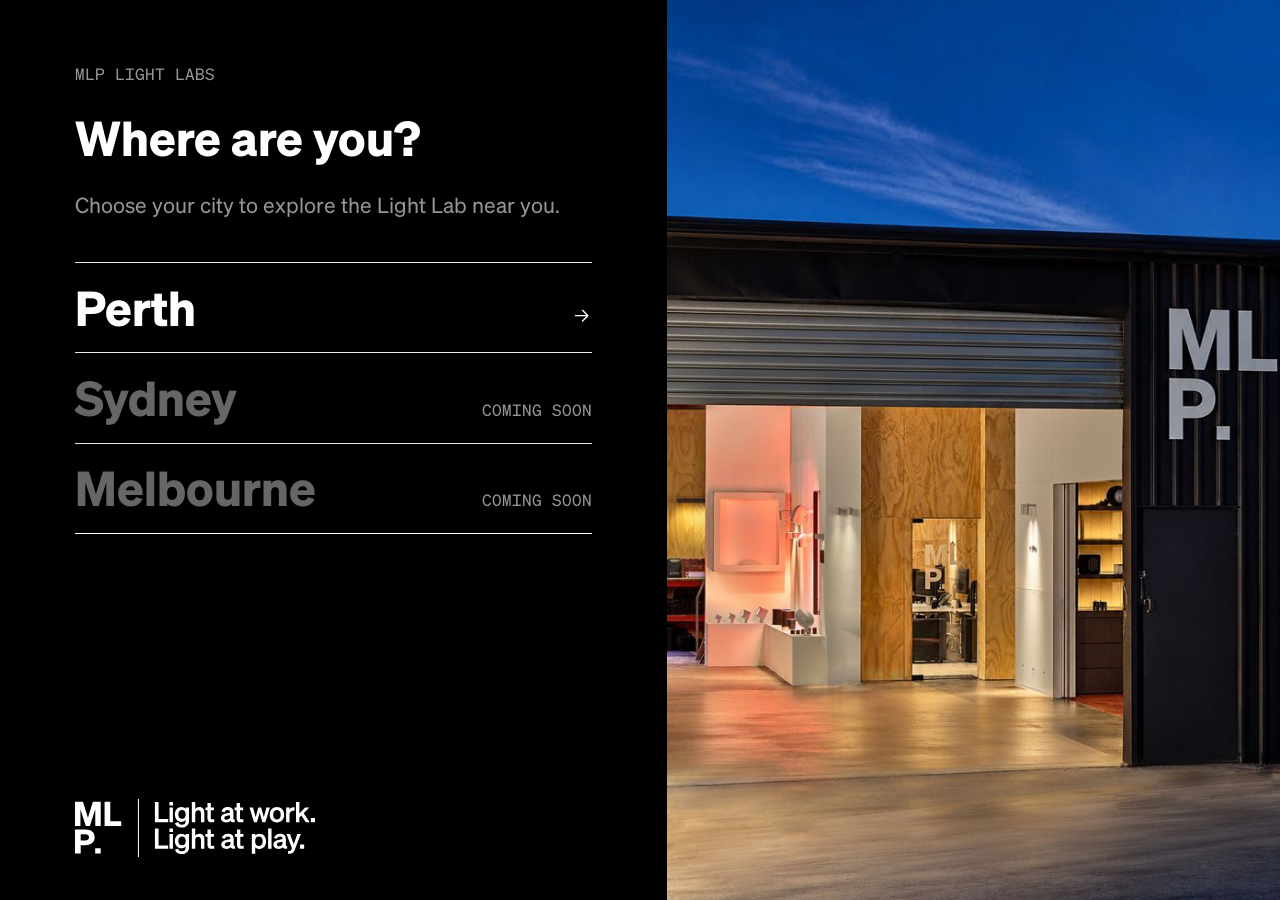
==== index.html @ bcff1450 "Perth Light Lab presentation" ====
<!doctype html>
<html lang="en-AU">
<head>
<meta charset="utf-8">
<meta name="viewport" content="width=device-width, initial-scale=1">
<title>MLP Light Labs</title>
<meta name="description" content="MLP Light Labs in Perth, Sydney and Melbourne: architectural lighting laboratories to explore, compare and test light in practice.">
<meta name="robots" content="noindex, nofollow">
<meta name="theme-color" content="#000000">
<meta property="og:title" content="MLP Light Labs">
<meta property="og:description" content="Architectural lighting laboratories in Perth, Sydney and Melbourne.">
<meta property="og:image" content="https://lightlab.mlplight.com/assets/img/og.jpg">
<meta property="og:type" content="website">
<meta name="twitter:card" content="summary_large_image">
<link rel="icon" href="assets/brand/favicon.svg" type="image/svg+xml">
<link rel="preload" href="assets/fonts/Sohne-Dreiviertelfett.woff2" as="font" type="font/woff2" crossorigin>
<link rel="stylesheet" href="assets/css/main.css">
<script>document.documentElement.classList.add('js');</script>
</head>
<body>
<div class="veil" aria-hidden="true"><img src="assets/brand/mlp-logo-white.svg" alt=""></div>
<main>
<section class="slide dark landing" id="labs" aria-label="Choose your Light Lab">
<div class="text">
<p class="label" data-r>MLP LIGHT LABS</p>
<h1 class="title" data-r style="--d:1">Where are you?</h1>
<p class="body" data-r style="--d:2">Choose your city to explore the Light Lab near you.</p>
<ul class="cities">
<li class="rule" style="--d:3">
<a class="city-link" href="perth/index.html" data-r style="--d:3">
<span class="title">Perth</span>
<svg class="arrow" viewBox="0 0 24 24" aria-hidden="true"><path d="M5 12h14M13 6l6 6-6 6"/></svg>
</a>
</li>
<li class="rule" style="--d:4">
<div class="city-link soon" data-r style="--d:4" aria-disabled="true">
<span class="title">Sydney</span>
<span class="label">COMING SOON</span>
</div>
</li>
<li class="rule" style="--d:5">
<div class="city-link soon" data-r style="--d:5" aria-disabled="true">
<span class="title">Melbourne</span>
<span class="label">COMING SOON</span>
</div>
</li>
</ul>
</div>
<div class="media"><img src="assets/img/landing-2000.jpg" srcset="assets/img/landing-1000.jpg 1000w, assets/img/landing-2000.jpg 2000w" sizes="(max-width: 820px) 100vw, 48vw" alt="The MLP warehouse at dusk, roller door open" style="object-position:50% 50%" fetchpriority="high"></div>
<img class="lockup" src="assets/brand/mlp-lockup-white.svg" alt="MLP. Light at work. Light at play.">
</section>
</main>
<script src="assets/js/deck.js" defer></script>
</body>
</html>
---- assets/css/main.css ----
/* MLP Light Lab — web presentations
   Built on the MLP Light design system: Söhne, black and white grounds,
   colour from photography only, square corners, quiet motion. */

@font-face { font-family: "Sohne Buch"; src: url("../fonts/Sohne-Buch.woff2") format("woff2"); font-display: swap; }
@font-face { font-family: "Sohne Dreiviertelfett"; src: url("../fonts/Sohne-Dreiviertelfett.woff2") format("woff2"); font-display: swap; }
@font-face { font-family: "Sohne Mono"; src: url("../fonts/SohneMono-Buch.woff2") format("woff2"); font-display: swap; }

:root {
  --black: #000000;
  --white: #ffffff;
  --grey-600: #666666;
  --grey-500: #939598;

  /* One unit = 1px of the 1920 × 1080 slide canvas, scaled to the viewport */
  --u: min(calc(100vw / 1920), calc(100svh / 1080));
  --pad-x: calc(112 * var(--u));
  --pad-top: calc(96 * var(--u));
  --gap: calc(40 * var(--u));

  --t-title: max(34px, calc(72 * var(--u)));
  --t-num: max(56px, calc(120 * var(--u)));
  --t-sh: max(18px, calc(32 * var(--u)));
  --t-body: max(16px, calc(32 * var(--u)));
  --t-label: max(12px, calc(24 * var(--u)));

  --ease: cubic-bezier(0.2, 0.7, 0.2, 1);
  --sans: "Sohne Buch", "Helvetica Neue", Helvetica, Arial, sans-serif;
  --bold: "Sohne Dreiviertelfett", "Helvetica Neue", Helvetica, Arial, sans-serif;
  --mono: "Sohne Mono", "SFMono-Regular", Menlo, Consolas, monospace;
}

*, *::before, *::after { box-sizing: border-box; }
html { scroll-snap-type: y mandatory; scroll-behavior: smooth; background: var(--black); -webkit-text-size-adjust: 100%; }
body { margin: 0; font-family: var(--sans); color: var(--black); background: var(--black); -webkit-font-smoothing: antialiased; }
h1, h2, h3 { font-family: var(--bold); font-weight: normal; margin: 0; }
p, ul { margin: 0; }
a { color: inherit; }
img { display: block; max-width: 100%; }

/* ---------- Slides ---------- */
.slide {
  position: relative;
  width: 100%;
  height: 100vh;
  height: 100svh;
  overflow: hidden;
  scroll-snap-align: start;
  scroll-snap-stop: always;
  background: var(--white);
  color: var(--black);
}
.slide.dark { background: var(--black); color: var(--white); }

.title { font-family: var(--bold); font-size: var(--t-title); line-height: 1.1; }
.sh { font-size: var(--t-sh); line-height: 1.15; }
.body { font-size: var(--t-body); line-height: 1.35; color: var(--grey-600); }
.dark .body { color: var(--grey-500); }
.label { font-family: var(--mono); font-size: var(--t-label); line-height: 1.3; color: var(--grey-600); }
.dark .label { color: var(--grey-500); }
.detail { font-family: var(--mono); font-size: var(--t-label); line-height: 1.6; }
.detail a { text-decoration: none; border-bottom: 1px solid transparent; transition: border-color 300ms ease-out; }
.detail a:hover, .detail a:focus-visible { border-bottom-color: currentColor; }
.num { font-family: var(--bold); font-size: var(--t-num); line-height: 1; }

.logo { position: absolute; left: var(--pad-x); bottom: calc(64 * var(--u)); width: max(32px, calc(53 * var(--u))); height: auto; z-index: 3; }
.lockup { position: absolute; left: var(--pad-x); bottom: calc(64 * var(--u)); width: max(200px, calc(360 * var(--u))); height: auto; z-index: 3; }

/* Media */
.media { position: relative; overflow: hidden; }
.media img { width: 100%; height: 100%; object-fit: cover; }

/* Text column */
.text { display: flex; flex-direction: column; gap: var(--gap); padding: var(--pad-top) var(--pad-x) calc(200 * var(--u)); }

/* Split: text left, photograph right */
.split { display: grid; grid-template-columns: 1fr var(--img-w, 50%); }
.split .media { height: 100%; }
.split.wide { --img-w: 54.17%; }
.split.narrow-img { --img-w: 39.6%; }
.split.wide .text { max-width: calc(840 * var(--u) + 1px); }

/* Band: photograph above, statement below */
.band { display: grid; grid-template-rows: 63% 1fr; }
.band .row { display: flex; justify-content: space-between; gap: calc(64 * var(--u)); padding: calc(64 * var(--u)) var(--pad-x) 0; }
.band .row .title { width: calc(900 * var(--u)); }
.band .row .body { width: calc(732 * var(--u)); }

/* Full bleed */
.bleed .media { position: absolute; inset: 0; }
.bleed .shade { position: absolute; inset: 0; background: rgba(0, 0, 0, var(--shade, 0.4)); }
.bleed .centre { position: absolute; inset: 0; display: flex; flex-direction: column; align-items: center; justify-content: center; text-align: center; gap: calc(32 * var(--u)); padding: 0 var(--pad-x); color: var(--white); z-index: 2; }
.cover .label { color: var(--white); }
.cover .city { font-family: var(--mono); font-size: max(18px, calc(40 * var(--u))); color: var(--white); letter-spacing: 0; }
.cover-title { font-size: max(44px, calc(100 * var(--u))); line-height: 1.05; }
.close-lockup { width: max(260px, calc(560 * var(--u))); height: auto; }
.close-line { font-size: var(--t-body); color: var(--white); margin-top: calc(40 * var(--u)); }

/* Stats */
.stats { display: flex; flex-direction: column; gap: var(--gap); }
.stat { display: flex; flex-direction: column; gap: calc(16 * var(--u)); padding-top: calc(24 * var(--u)); position: relative; }

/* Hairlines that draw in */
.rule { position: relative; }
.rule::before { content: ""; position: absolute; left: 0; right: 0; top: 0; height: 1px; background: currentColor; opacity: 0.9; transform-origin: left; }
.ruled { display: flex; flex-direction: column; }
.ruled .item { padding: calc(20 * var(--u)) 0; }
.ruled .item:last-child { border-bottom: 1px solid currentColor; }

/* Sector tiles */
.tiles-slide .text { padding-bottom: 0; }
.tiles { display: grid; grid-template-columns: repeat(4, 1fr); gap: calc(24 * var(--u)); padding: calc(48 * var(--u)) var(--pad-x) 0; }
.tile { display: flex; flex-direction: column; gap: calc(20 * var(--u)); }
.tile .media { height: calc(520 * var(--u)); }

/* Triptych */
.trip-slide { display: grid; grid-template-columns: 36.67% 1fr; }
.trip { display: grid; grid-template-columns: repeat(3, minmax(0, 1fr)); grid-template-rows: minmax(0, 1fr); gap: calc(16 * var(--u)); height: 100%; }
.techs { list-style: none; padding: 0; font-size: var(--t-label); line-height: 1.6; color: var(--grey-500); }

/* Mosaic */
.mosaic-slide { display: grid; grid-template-columns: 36.67% 1fr; }
.mosaic { display: grid; grid-template-columns: 1fr 1fr; grid-template-rows: repeat(2, minmax(0, 1fr)); gap: calc(16 * var(--u)); height: 100%; }

.trip .media, .mosaic .media { height: 100%; min-height: 0; }
.split, .trip-slide, .mosaic-slide, .landing { grid-template-rows: minmax(0, 1fr); }

/* Labs row */
.labs { display: grid; grid-template-columns: repeat(3, 1fr); gap: calc(24 * var(--u)); }
.lab { display: flex; flex-direction: column; gap: calc(12 * var(--u)); padding-top: calc(20 * var(--u)); }

/* ---------- Chrome ---------- */
.chrome { position: fixed; z-index: 20; color: var(--white); mix-blend-mode: difference; pointer-events: none; }
.chrome a, .chrome button { pointer-events: auto; }
.home-link { top: calc(40 * var(--u) + 8px); right: var(--pad-x); font-family: var(--mono); font-size: var(--t-label); text-decoration: none; }
.home-link:hover { text-decoration: underline; text-underline-offset: 4px; }
.progress { top: 0; right: 0; width: 2px; height: 100svh; }
.progress span { display: block; width: 100%; height: 100%; background: var(--white); transform-origin: top; transform: scaleY(0); transition: transform 600ms var(--ease); }
.next { bottom: calc(56 * var(--u) + 8px); right: var(--pad-x); width: 44px; height: 44px; border: 0; background: none; color: inherit; cursor: pointer; padding: 0; display: grid; place-items: center; transition: opacity 300ms ease-out; }
.next svg { width: 24px; height: 24px; fill: none; stroke: currentColor; stroke-width: 1.5; stroke-linecap: round; stroke-linejoin: round; }
.next.is-hidden { opacity: 0; pointer-events: none; }

:focus-visible { outline: 2px solid currentColor; outline-offset: 2px; }

/* ---------- Motion: slow and quiet ---------- */
.js [data-r] { opacity: 0; transform: translateY(24px); transition: opacity 900ms var(--ease), transform 900ms var(--ease); transition-delay: calc(var(--d, 0) * 110ms + 150ms); }
.js .in [data-r] { opacity: 1; transform: none; }
.js .media img { opacity: 0; transform: scale(1.06); transition: opacity 1200ms ease-out, transform 1800ms var(--ease); transition-delay: calc(var(--d, 0) * 110ms); }
.js .in .media img { opacity: 1; transform: none; }
.js .rule::before { transform: scaleX(0); transition: transform 1000ms var(--ease); transition-delay: calc(var(--d, 0) * 110ms + 250ms); }
.js .in .rule::before { transform: scaleX(1); }
.js .logo, .js .lockup { opacity: 0; transition: opacity 900ms ease-out 600ms; }
.js .in .logo, .js .in .lockup { opacity: 1; }

/* Page load veil */
.veil { position: fixed; inset: 0; background: var(--black); z-index: 50; display: grid; place-items: center; transition: opacity 800ms ease-out 200ms, visibility 0s linear 1000ms; }
.veil img { width: 48px; opacity: 0.9; animation: breathe 1600ms ease-in-out infinite; }
.loaded .veil { opacity: 0; visibility: hidden; }
@keyframes breathe { 50% { opacity: 0.35; } }

@media (prefers-reduced-motion: reduce) {
  html { scroll-behavior: auto; }
  .js [data-r], .js .media img, .js .rule::before, .js .logo, .js .lockup { opacity: 1 !important; transform: none !important; transition: none !important; }
  .veil { display: none; }
}

/* ---------- Landing ---------- */
.landing { display: grid; grid-template-columns: 1fr 47.9%; }
.landing .text { justify-content: flex-start; }
.cities { list-style: none; padding: 0; margin-top: calc(24 * var(--u)); }
.cities li { position: relative; }
.city-link { display: flex; align-items: baseline; justify-content: space-between; gap: 24px; padding: calc(28 * var(--u)) 0; text-decoration: none; }
.city-link .title { transition: transform 600ms var(--ease); }
.city-link .label { transition: color 300ms ease-out; }
a.city-link:hover .title, a.city-link:focus-visible .title { transform: translateX(calc(16 * var(--u))); }
a.city-link:hover .label { color: var(--white); }
.city-link.soon { cursor: default; }
.city-link.soon .title { color: var(--grey-600); }
.cities li:last-child { border-bottom: 1px solid var(--line-c, #ffffff); }
.arrow { width: max(20px, calc(32 * var(--u))); height: auto; fill: none; stroke: currentColor; stroke-width: 1.5; stroke-linecap: round; stroke-linejoin: round; }

/* ---------- Phones and portrait screens ---------- */
@media (max-width: 820px), (max-aspect-ratio: 1/1) {
  :root {
    --u: calc(100vw / 860);
    --pad-x: 24px;
    --pad-top: 32px;
    --gap: 20px;
    --t-title: 34px;
    --t-num: 64px;
    --t-sh: 20px;
    --t-body: 17px;
    --t-label: 13px;
  }
  html { scroll-snap-type: y proximity; }
  .slide { height: auto; min-height: 100svh; display: flex; flex-direction: column; scroll-snap-stop: normal; }
  .text { padding: var(--pad-top) var(--pad-x) 112px; }
  .logo { bottom: 32px; width: 34px; }
  .lockup { bottom: 32px; width: 220px; }

  .split, .trip-slide, .mosaic-slide, .landing { display: flex; flex-direction: column; }
  .split .media { order: -1; height: 52svh; flex: none; }
  .split.wide .text { max-width: none; }
  .band { display: flex; flex-direction: column; }
  .band .media { height: 52svh; }
  .band .row { flex-direction: column; padding: 32px var(--pad-x) 112px; gap: 16px; }
  .band .row .title, .band .row .body { width: auto; }

  .tiles { grid-template-columns: 1fr 1fr; gap: 12px; padding: 24px var(--pad-x) 112px; }
  .tile { gap: 10px; }
  .tile .media { height: 30svh; }

  .trip-slide .trip { order: -1; height: 46svh; gap: 8px; }
  .trip-slide .text, .mosaic-slide .text { padding-bottom: 112px; }
  .mosaic-slide .mosaic { order: -1; height: 60svh; gap: 8px; }

  .labs { gap: 12px; }
  .bleed { min-height: 100svh; }
  .bleed .centre { gap: 16px; }
  .home-link { top: 16px; right: 16px; }
  .next { display: none; }
  .landing .media { order: -1; height: 38svh; }
  .city-link { padding: 20px 0; }
}
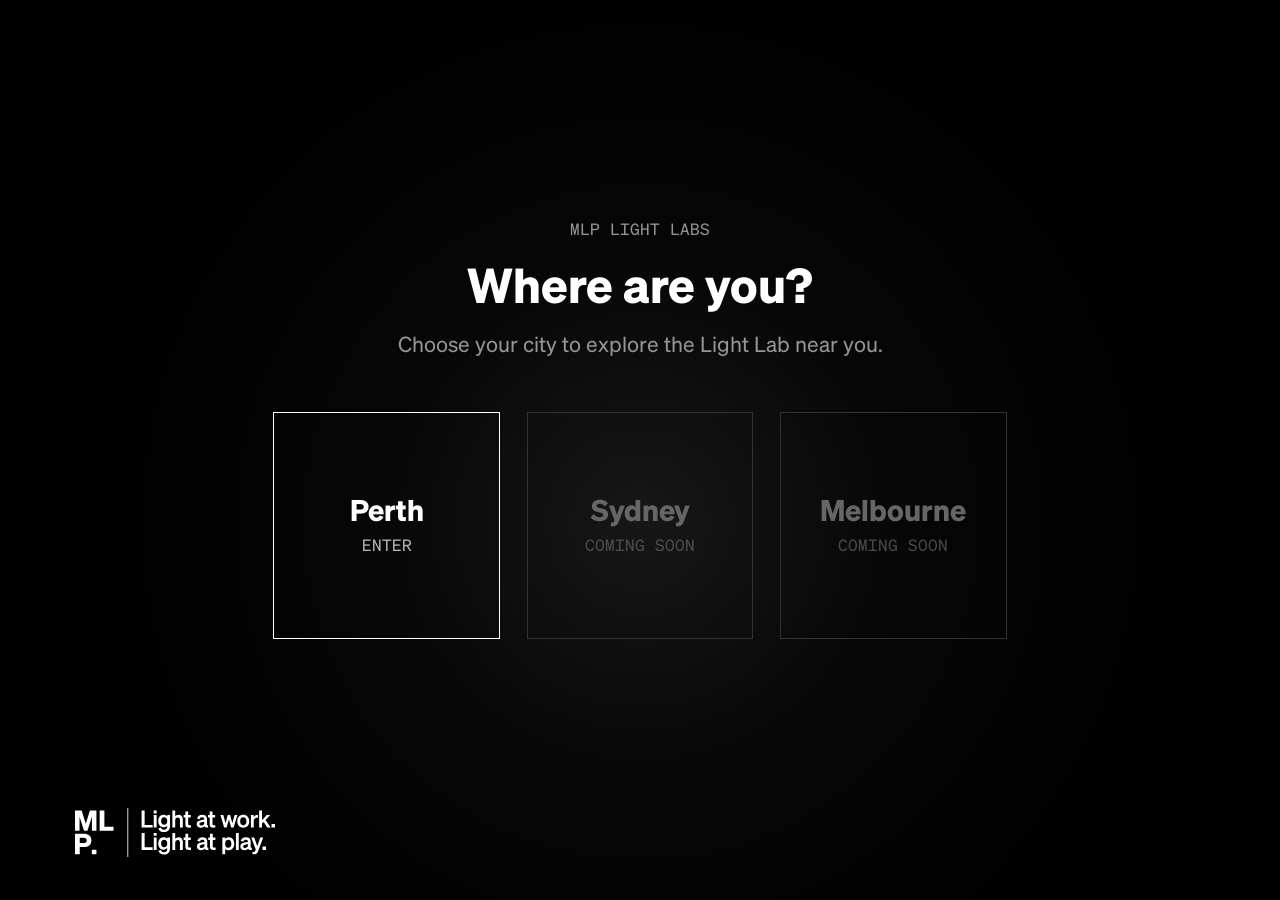
==== commit 69f0c6be: "Update" ====
--- a/index.html
+++ b/index.html
@@ -14,39 +14,24 @@
 <meta name="twitter:card" content="summary_large_image">
 <link rel="icon" href="assets/brand/favicon.svg" type="image/svg+xml">
 <link rel="preload" href="assets/fonts/Sohne-Dreiviertelfett.woff2" as="font" type="font/woff2" crossorigin>
+<link rel="preload" href="assets/fonts/SohneMono-Buch.woff2" as="font" type="font/woff2" crossorigin>
 <link rel="stylesheet" href="assets/css/main.css">
 <script>document.documentElement.classList.add('js');</script>
 </head>
 <body>
 <div class="veil" aria-hidden="true"><img src="assets/brand/mlp-logo-white.svg" alt=""></div>
 <main>
-<section class="slide dark landing" id="labs" aria-label="Choose your Light Lab">
-<div class="text">
+<section class="slide portal" id="labs" aria-label="Choose your Light Lab">
+<div class="portal-head">
 <p class="label" data-r>MLP LIGHT LABS</p>
 <h1 class="title" data-r style="--d:1">Where are you?</h1>
 <p class="body" data-r style="--d:2">Choose your city to explore the Light Lab near you.</p>
-<ul class="cities">
-<li class="rule" style="--d:3">
-<a class="city-link" href="perth/index.html" data-r style="--d:3">
-<span class="title">Perth</span>
-<svg class="arrow" viewBox="0 0 24 24" aria-hidden="true"><path d="M5 12h14M13 6l6 6-6 6"/></svg>
-</a>
-</li>
-<li class="rule" style="--d:4">
-<div class="city-link soon" data-r style="--d:4" aria-disabled="true">
-<span class="title">Sydney</span>
-<span class="label">COMING SOON</span>
 </div>
-</li>
-<li class="rule" style="--d:5">
-<div class="city-link soon" data-r style="--d:5" aria-disabled="true">
-<span class="title">Melbourne</span>
-<span class="label">COMING SOON</span>
-</div>
-</li>
+<ul class="squares">
+<li data-r style="--d:4"><a class="sq" href="perth/index.html"><span class="name">Perth</span><span class="label">ENTER</span></a></li>
+<li data-r style="--d:5"><div class="sq soon" aria-disabled="true"><span class="name">Sydney</span><span class="label">COMING SOON</span></div></li>
+<li data-r style="--d:6"><div class="sq soon" aria-disabled="true"><span class="name">Melbourne</span><span class="label">COMING SOON</span></div></li>
 </ul>
-</div>
-<div class="media"><img src="assets/img/landing-2000.jpg" srcset="assets/img/landing-1000.jpg 1000w, assets/img/landing-2000.jpg 2000w" sizes="(max-width: 820px) 100vw, 48vw" alt="The MLP warehouse at dusk, roller door open" style="object-position:50% 50%" fetchpriority="high"></div>
 <img class="lockup" src="assets/brand/mlp-lockup-white.svg" alt="MLP. Light at work. Light at play.">
 </section>
 </main>
--- a/assets/css/main.css
+++ b/assets/css/main.css
@@ -129,6 +129,11 @@
 .labs { display: grid; grid-template-columns: repeat(3, 1fr); gap: calc(24 * var(--u)); }
 .lab { display: flex; flex-direction: column; gap: calc(12 * var(--u)); padding-top: calc(20 * var(--u)); }
 
+/* Download link (Book a visit) */
+.download { align-self: flex-start; display: inline-flex; align-items: center; gap: 12px; margin-top: calc(16 * var(--u)); padding: 14px 0 10px; font-family: var(--mono); font-size: var(--t-label); line-height: 1; color: var(--white); text-decoration: none; border-bottom: 1px solid currentColor; transition: gap 400ms var(--ease), opacity 300ms ease-out; }
+.download svg { width: 1.3em; height: 1.3em; fill: none; stroke: currentColor; stroke-width: 1.5; stroke-linecap: round; stroke-linejoin: round; }
+.download:hover, .download:focus-visible { gap: 20px; }
+
 /* ---------- Chrome ---------- */
 .chrome { position: fixed; z-index: 20; color: var(--white); mix-blend-mode: difference; pointer-events: none; }
 .chrome a, .chrome button { pointer-events: auto; }
@@ -164,61 +169,97 @@
   .veil { display: none; }
 }
 
-/* ---------- Landing ---------- */
-.landing { display: grid; grid-template-columns: 1fr 47.9%; }
-.landing .text { justify-content: flex-start; }
-.cities { list-style: none; padding: 0; margin-top: calc(24 * var(--u)); }
-.cities li { position: relative; }
-.city-link { display: flex; align-items: baseline; justify-content: space-between; gap: 24px; padding: calc(28 * var(--u)) 0; text-decoration: none; }
-.city-link .title { transition: transform 600ms var(--ease); }
-.city-link .label { transition: color 300ms ease-out; }
-a.city-link:hover .title, a.city-link:focus-visible .title { transform: translateX(calc(16 * var(--u))); }
-a.city-link:hover .label { color: var(--white); }
-.city-link.soon { cursor: default; }
-.city-link.soon .title { color: var(--grey-600); }
-.cities li:last-child { border-bottom: 1px solid var(--line-c, #ffffff); }
-.arrow { width: max(20px, calc(32 * var(--u))); height: auto; fill: none; stroke: currentColor; stroke-width: 1.5; stroke-linecap: round; stroke-linejoin: round; }
-
-/* ---------- Phones and portrait screens ---------- */
+/* ---------- Landing: the portal ---------- */
+.portal { display: flex; flex-direction: column; align-items: center; justify-content: center; text-align: center; gap: calc(80 * var(--u)); padding: var(--pad-top) var(--pad-x) calc(160 * var(--u)); background: var(--black); color: var(--white); }
+/* A soft pool of light that slowly breathes behind the squares */
+.portal::before { content: ""; position: absolute; left: 50%; top: 58%; width: 140vmax; height: 140vmax; transform: translate(-50%, -50%); background: radial-gradient(circle, rgba(255, 255, 255, 0.09) 0, rgba(255, 255, 255, 0.025) 22%, rgba(255, 255, 255, 0) 45%); pointer-events: none; animation: glow 9s ease-in-out infinite alternate; }
+@keyframes glow { from { opacity: 0.55; transform: translate(-50%, -50%) scale(0.92); } to { opacity: 1; transform: translate(-50%, -50%) scale(1.05); } }
+.portal-head { position: relative; display: flex; flex-direction: column; align-items: center; gap: calc(28 * var(--u)); }
+.portal-head .label { color: var(--grey-500); }
+.portal-head .body { color: var(--grey-500); }
+.squares { position: relative; list-style: none; margin: 0; padding: 0; display: flex; gap: calc(40 * var(--u)); }
+.sq { position: relative; isolation: isolate; width: max(180px, calc(340 * var(--u))); aspect-ratio: 1 / 1; display: flex; flex-direction: column; align-items: center; justify-content: center; gap: calc(16 * var(--u)); color: var(--white); text-decoration: none; transition: color 600ms var(--ease); }
+.sq::before { content: ""; position: absolute; inset: 0; border: 1px solid currentColor; }
+.sq::after { content: ""; position: absolute; inset: 0; z-index: -1; background: var(--white); transform: scaleY(0); transform-origin: bottom; transition: transform 700ms var(--ease); }
+.sq .name { font-family: var(--bold); font-size: max(22px, calc(44 * var(--u))); line-height: 1; }
+.sq .label { color: inherit; opacity: 0.7; transition: opacity 600ms var(--ease); }
+a.sq:hover, a.sq:focus-visible { color: var(--black); }
+a.sq:hover::after, a.sq:focus-visible::after { transform: scaleY(1); }
+a.sq:hover .label { opacity: 1; }
+a.sq:focus-visible { outline: none; }
+.sq.soon { color: var(--grey-600); cursor: default; }
+.sq.soon::before { border-color: #323232; }
+.portal .lockup { width: max(180px, calc(300 * var(--u))); }
+.js .squares [data-r] { transform: translateY(24px) scale(0.97); }
+.js .in .squares [data-r] { transform: none; }
+
+/* ---------- Phones and portrait screens ----------
+   One swipe = one slide: every slide is exactly one screen tall.
+   Text takes the space it needs; photographs flex to fill the rest. */
 @media (max-width: 820px), (max-aspect-ratio: 1/1) {
   :root {
     --u: calc(100vw / 860);
     --pad-x: 24px;
-    --pad-top: 32px;
-    --gap: 20px;
-    --t-title: 34px;
-    --t-num: 64px;
-    --t-sh: 20px;
-    --t-body: 17px;
-    --t-label: 13px;
+    --pad-top: 28px;
+    --gap: 16px;
+    --t-title: 30px;
+    --t-num: 52px;
+    --t-sh: 18px;
+    --t-body: 16px;
+    --t-label: 12px;
   }
-  html { scroll-snap-type: y proximity; }
-  .slide { height: auto; min-height: 100svh; display: flex; flex-direction: column; scroll-snap-stop: normal; }
-  .text { padding: var(--pad-top) var(--pad-x) 112px; }
-  .logo { bottom: 32px; width: 34px; }
-  .lockup { bottom: 32px; width: 220px; }
-
-  .split, .trip-slide, .mosaic-slide, .landing { display: flex; flex-direction: column; }
-  .split .media { order: -1; height: 52svh; flex: none; }
+  html { scroll-snap-type: y mandatory; }
+  .slide { height: 100vh; height: 100svh; display: flex; flex-direction: column; scroll-snap-stop: always; }
+  .text { flex: none; padding: var(--pad-top) var(--pad-x) 84px; }
+  .logo { bottom: 28px; width: 30px; }
+  .lockup { bottom: 28px; width: 200px; }
+
+  .split, .trip-slide, .mosaic-slide, .landing, .band { display: flex; flex-direction: column; }
+  .split .media, .band .media, .landing .media { order: -1; flex: 1 1 0; min-height: 22svh; height: auto; }
   .split.wide .text { max-width: none; }
-  .band { display: flex; flex-direction: column; }
-  .band .media { height: 52svh; }
-  .band .row { flex-direction: column; padding: 32px var(--pad-x) 112px; gap: 16px; }
+  .band .row { flex: none; flex-direction: column; gap: 12px; padding: 24px var(--pad-x) 84px; }
   .band .row .title, .band .row .body { width: auto; }
 
-  .tiles { grid-template-columns: 1fr 1fr; gap: 12px; padding: 24px var(--pad-x) 112px; }
-  .tile { gap: 10px; }
-  .tile .media { height: 30svh; }
-
-  .trip-slide .trip { order: -1; height: 46svh; gap: 8px; }
-  .trip-slide .text, .mosaic-slide .text { padding-bottom: 112px; }
-  .mosaic-slide .mosaic { order: -1; height: 60svh; gap: 8px; }
-
-  .labs { gap: 12px; }
-  .bleed { min-height: 100svh; }
-  .bleed .centre { gap: 16px; }
-  .home-link { top: 16px; right: 16px; }
+  .tiles-slide .text { padding-bottom: 16px; }
+  .tiles { flex: 1 1 0; min-height: 0; grid-template-columns: 1fr 1fr; grid-template-rows: repeat(2, minmax(0, 1fr)); gap: 10px; padding: 0 var(--pad-x) 84px; }
+  .tile { gap: 8px; min-height: 0; }
+  .tile .media { flex: 1 1 0; height: auto; min-height: 0; }
+
+  .trip-slide .trip { order: -1; flex: 1 1 0; height: auto; min-height: 0; gap: 6px; }
+  .mosaic-slide .mosaic { order: -1; flex: 1 1 0; height: auto; min-height: 0; gap: 6px; }
+
+  .stats { gap: 12px; }
+  .stat { gap: 4px; padding-top: 12px; }
+  .ruled .item { padding: 10px 0; }
+  .labs { gap: 10px; }
+  .bleed .centre { gap: 14px; }
+  .home-link { top: 14px; right: 16px; }
   .next { display: none; }
-  .landing .media { order: -1; height: 38svh; }
-  .city-link { padding: 20px 0; }
-}
+  .landing .text { gap: 14px; }
+  .city-link { padding: 16px 0; }
+}
+
+/* Short phones (e.g. iPhone SE): drop the small per-slide logo so text never meets it */
+@media (max-width: 820px) and (max-height: 600px) {
+  .slide .logo { display: none; }
+  .text { padding-bottom: 32px; }
+  .band .row { padding-bottom: 32px; }
+  .tiles { padding-bottom: 32px; }
+}
+
+/* Portal on phones and portrait screens: squares stack in the centre */
+@media (max-width: 820px), (max-aspect-ratio: 1/1) {
+  .portal { display: flex; gap: 28px; padding: 24px var(--pad-x); }
+  .portal .lockup { position: static; width: 160px; margin-top: 4px; }
+  .portal-head { gap: 12px; }
+  .portal-head .body { max-width: 30ch; }
+  .squares { flex-direction: column; gap: 12px; }
+  .sq { width: min(56vw, 21svh); gap: 8px; }
+  .sq .name { font-size: clamp(17px, 2.6svh, 22px); }
+  .sq .label { font-size: 11px; }
+}
+@media (max-width: 820px) and (max-height: 600px) {
+  .portal { padding-bottom: 24px; }
+  .portal .lockup { display: none; }
+}
+@media (prefers-reduced-motion: reduce) { .portal::before { animation: none; } }
